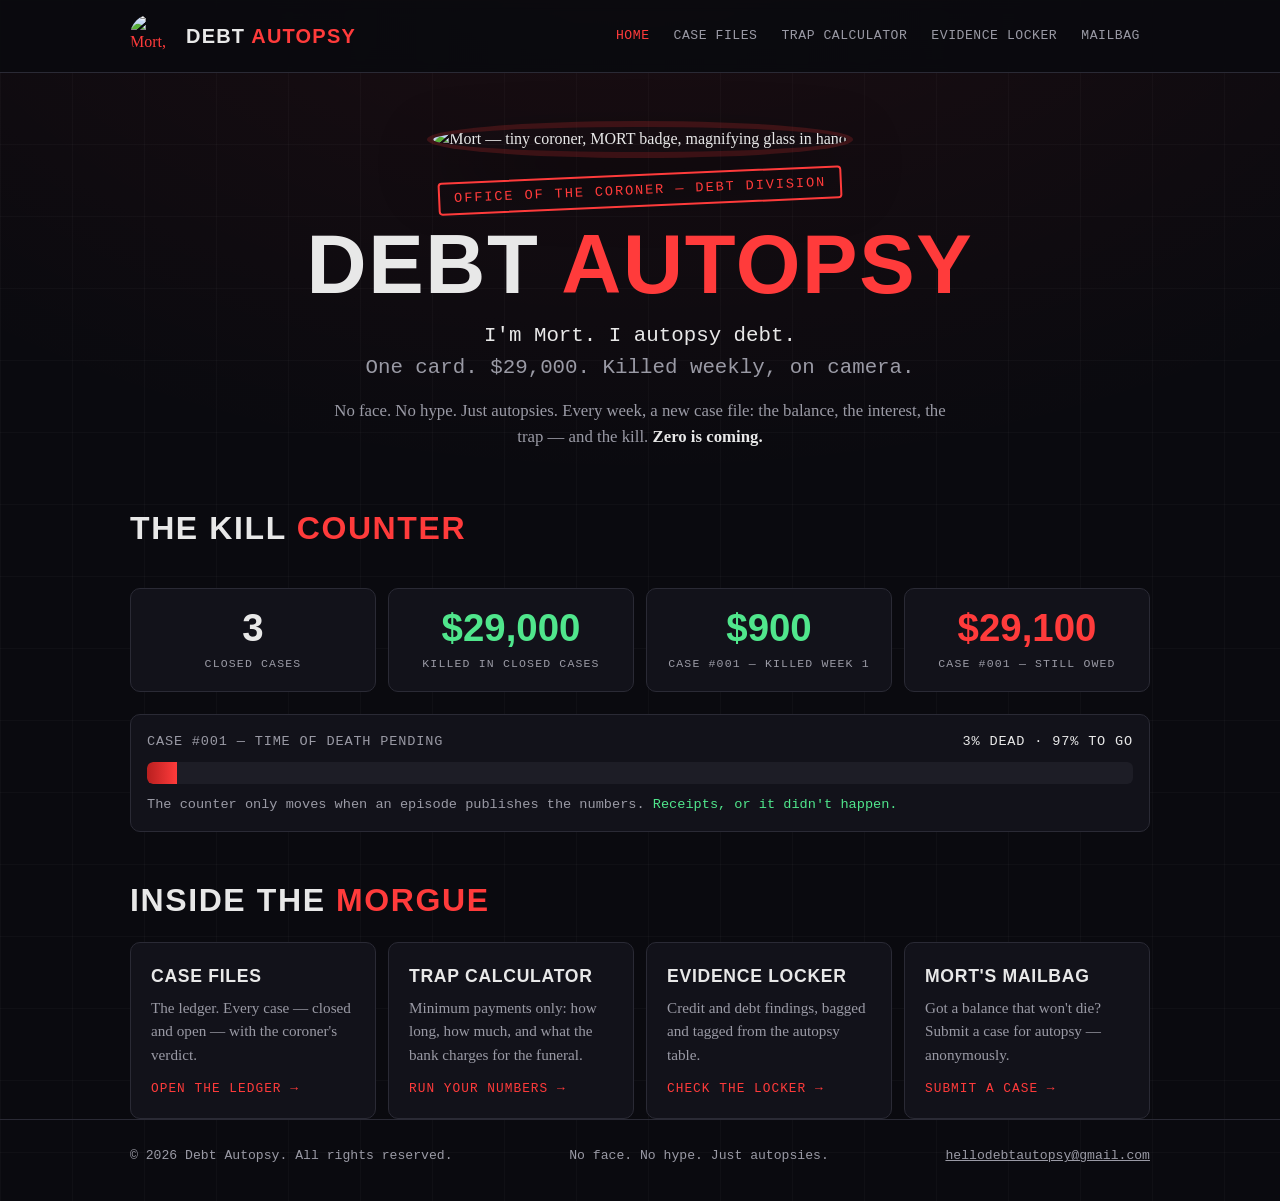
==== index.html @ 93200de4 "Add files via upload" ====
<!DOCTYPE html>
<html lang="en">
<head>
<meta charset="utf-8">
<meta name="viewport" content="width=device-width, initial-scale=1">
<title>Debt Autopsy — No face. No hype. Just autopsies.</title>
<meta name="description" content="I'm Mort. I autopsy debt. One card, $29,000, killed weekly — on camera. Weekly Kill Reports, the Trap Calculator, the Evidence Locker.">
<link rel="icon" type="image/png" href="assets/favicon.png">
<link rel="stylesheet" href="style.css">
</head>
<body>
<header class="site">
  <div class="wrap">
    <a class="brand" href="index.html">
      <img src="assets/mort.png" alt="Mort, the Debt Autopsy coroner">
      <span class="name">Debt <em>Autopsy</em></span>
    </a>
    <nav class="main" aria-label="Main">
      <a href="index.html" aria-current="page">Home</a>
      <a href="cases.html">Case Files</a>
      <a href="calculator.html">Trap Calculator</a>
      <a href="evidence.html">Evidence Locker</a>
      <a href="mailbag.html">Mailbag</a>
    </nav>
  </div>
</header>

<main class="wrap">
  <section class="hero">
    <img class="mort" src="assets/mort.png" alt="Mort — tiny coroner, MORT badge, magnifying glass in hand">
    <div><span class="stamp">Office of the Coroner — Debt Division</span></div>
    <h1 class="title">Debt <span class="red">Autopsy</span></h1>
    <p class="tagline">I'm Mort. I autopsy debt.<br>
    <span class="dim">One card. $29,000. Killed weekly, on camera.</span></p>
    <p class="lede">No face. No hype. Just autopsies. Every week, a new case file:
    the balance, the interest, the trap — and the kill. <strong>Zero is coming.</strong></p>
  </section>

  <h2 class="section">The Kill <span class="red">Counter</span></h2>
  <section class="counter" aria-label="Kill counter">
    <div class="stat"><div class="num">3</div><div class="lbl">Closed cases</div></div>
    <div class="stat"><div class="num green">$29,000</div><div class="lbl">Killed in closed cases</div></div>
    <div class="stat"><div class="num green">$900</div><div class="lbl">Case #001 — killed week 1</div></div>
    <div class="stat"><div class="num red">$29,100</div><div class="lbl">Case #001 — still owed</div></div>
  </section>
  <div class="progress-shell">
    <div class="progress-head"><span>Case #001 — time of death pending</span><b>3% DEAD · 97% TO GO</b></div>
    <div class="bar" role="img" aria-label="Progress bar: 3 percent of Case 001 paid off"><div></div></div>
    <p class="progress-note">The counter only moves when an episode publishes the numbers. <span class="green">Receipts, or it didn't happen.</span></p>
  </div>

  <h2 class="section">Inside the <span class="red">Morgue</span></h2>
  <div class="tiles">
    <a class="tile" href="cases.html">
      <h3>Case Files</h3>
      <p>The ledger. Every case — closed and open — with the coroner's verdict.</p>
      <span class="go">Open the ledger →</span>
    </a>
    <a class="tile" href="calculator.html">
      <h3>Trap Calculator</h3>
      <p>Minimum payments only: how long, how much, and what the bank charges for the funeral.</p>
      <span class="go">Run your numbers →</span>
    </a>
    <a class="tile" href="evidence.html">
      <h3>Evidence Locker</h3>
      <p>Credit and debt findings, bagged and tagged from the autopsy table.</p>
      <span class="go">Check the locker →</span>
    </a>
    <a class="tile" href="mailbag.html">
      <h3>Mort's Mailbag</h3>
      <p>Got a balance that won't die? Submit a case for autopsy — anonymously.</p>
      <span class="go">Submit a case →</span>
    </a>
  </div>
</main>

<footer class="site">
  <div class="wrap">
    <span>© 2026 Debt Autopsy. All rights reserved.</span>
    <span>No face. No hype. Just autopsies.</span>
    <span><a href="mailbag.html">hellodebtautopsy@gmail.com</a></span>
  </div>
</footer>
</body>
</html>
---- style.css ----
/* Debt Autopsy — hub styles. Forensic red system. No trackers, no external requests. */
@font-face {
  font-family: "Oswald";
  src: url("assets/oswald-bold.ttf") format("truetype");
  font-weight: 700;
  font-display: swap;
}
@font-face {
  font-family: "Special Elite";
  src: url("assets/special-elite.ttf") format("truetype");
  font-display: swap;
}
:root {
  --bg: #0a0a0f;
  --panel: #12121a;
  --panel2: #17171f;
  --red: #ff3b3b;
  --bone: #e8e8e8;
  --green: #50e68c;
  --dim: #9a9aa5;
  --line: #2a2a35;
}
* { box-sizing: border-box; margin: 0; padding: 0; }
html { -webkit-text-size-adjust: 100%; }
body {
  background: var(--bg);
  background-image:
    radial-gradient(ellipse 80% 50% at 50% -10%, rgba(255,59,59,.08), transparent),
    linear-gradient(rgba(255,255,255,.022) 1px, transparent 1px),
    linear-gradient(90deg, rgba(255,255,255,.022) 1px, transparent 1px);
  background-size: auto, 72px 72px, 72px 72px;
  color: var(--bone);
  font-family: Georgia, "Times New Roman", serif;
  line-height: 1.55;
  min-height: 100vh;
  display: flex;
  flex-direction: column;
}
a { color: var(--red); }
.wrap { width: 100%; max-width: 1060px; margin: 0 auto; padding: 0 20px; }

/* header */
header.site {
  border-bottom: 1px solid var(--line);
  padding: 14px 0;
  position: sticky; top: 0; z-index: 10;
  background: rgba(10,10,15,.92);
  backdrop-filter: blur(6px);
}
header.site .wrap { display: flex; align-items: center; gap: 14px; flex-wrap: wrap; }
.brand { display: flex; align-items: center; gap: 12px; text-decoration: none; }
.brand img { width: 44px; height: 44px; border-radius: 50%; }
.brand .name {
  font-family: "Oswald", sans-serif; font-weight: 700; letter-spacing: .06em;
  color: var(--bone); font-size: 1.25rem; text-transform: uppercase;
}
.brand .name em { color: var(--red); font-style: normal; }
nav.main { margin-left: auto; display: flex; gap: 4px; flex-wrap: wrap; }
nav.main a {
  font-family: "Special Elite", monospace; font-size: .82rem; letter-spacing: .04em;
  color: var(--dim); text-decoration: none; padding: 8px 10px; border-radius: 6px;
  text-transform: uppercase;
}
nav.main a:hover, nav.main a:focus { color: var(--bone); background: var(--panel); }
nav.main a[aria-current="page"] { color: var(--red); }

/* hero */
.hero { text-align: center; padding: 54px 0 10px; }
.hero img.mort {
  width: min(280px, 62vw); height: auto; border-radius: 50%;
  box-shadow: 0 0 0 6px rgba(255,59,59,.18), 0 24px 60px rgba(0,0,0,.6);
}
.stamp {
  display: inline-block; font-family: "Special Elite", monospace; color: var(--red);
  border: 2px solid var(--red); padding: 4px 14px; border-radius: 4px;
  transform: rotate(-2.5deg); letter-spacing: .14em; font-size: .85rem;
  text-transform: uppercase; margin: 22px 0 6px;
}
h1.title {
  font-family: "Oswald", sans-serif; font-weight: 700; text-transform: uppercase;
  font-size: clamp(2.6rem, 9vw, 5.2rem); line-height: 1.02; letter-spacing: .02em;
  margin: 10px 0 4px;
}
h1.title .red { color: var(--red); }
.tagline {
  font-family: "Special Elite", monospace; color: var(--bone);
  font-size: clamp(1rem, 3.4vw, 1.3rem); margin-top: 12px;
}
.tagline .dim { color: var(--dim); }
h2.section {
  font-family: "Oswald", sans-serif; text-transform: uppercase; letter-spacing: .05em;
  font-size: clamp(1.4rem, 4.5vw, 2rem); margin: 44px 0 14px;
}
h2.section .red { color: var(--red); }
p.lede { max-width: 640px; margin: 14px auto 0; color: var(--dim); font-size: 1.05rem; }
p.body { max-width: 680px; color: var(--dim); margin-bottom: 14px; }
p.body strong, .lede strong { color: var(--bone); }
main { flex: 1; padding-bottom: 60px; }

/* kill counter */
.counter {
  display: grid; grid-template-columns: repeat(auto-fit, minmax(150px, 1fr));
  gap: 12px; margin: 34px 0 8px;
}
.stat {
  background: var(--panel); border: 1px solid var(--line); border-radius: 10px;
  padding: 18px 14px; text-align: center;
}
.stat .num {
  font-family: "Oswald", sans-serif; font-weight: 700;
  font-size: clamp(1.7rem, 5.5vw, 2.4rem); line-height: 1.1; color: var(--bone);
}
.stat .num.red { color: var(--red); }
.stat .num.green { color: var(--green); }
.stat .lbl {
  font-family: "Special Elite", monospace; font-size: .72rem; letter-spacing: .1em;
  color: var(--dim); text-transform: uppercase; margin-top: 6px;
}
.progress-shell {
  margin: 22px 0 6px; background: var(--panel); border: 1px solid var(--line);
  border-radius: 10px; padding: 16px;
}
.progress-head {
  display: flex; justify-content: space-between; gap: 10px; flex-wrap: wrap;
  font-family: "Special Elite", monospace; font-size: .85rem; color: var(--dim);
  text-transform: uppercase; letter-spacing: .06em; margin-bottom: 10px;
}
.progress-head b { color: var(--bone); font-weight: normal; }
.bar { height: 22px; background: #1d1d26; border-radius: 6px; overflow: hidden; }
.bar > div {
  height: 100%; width: 3%;
  background: linear-gradient(90deg, #b81f1f, var(--red));
  border-radius: 6px 0 0 6px;
}
.progress-note { font-family: "Special Elite", monospace; color: var(--dim); font-size: .85rem; margin-top: 10px; }
.progress-note .green { color: var(--green); }

/* cards / nav tiles */
.tiles { display: grid; grid-template-columns: repeat(auto-fit, minmax(220px, 1fr)); gap: 12px; margin-top: 16px; }
.tile {
  display: block; background: var(--panel); border: 1px solid var(--line); border-radius: 10px;
  padding: 20px; text-decoration: none;
}
.tile:hover, .tile:focus { border-color: var(--red); }
.tile h3 { font-family: "Oswald", sans-serif; text-transform: uppercase; color: var(--bone); font-size: 1.1rem; letter-spacing: .04em; }
.tile p { color: var(--dim); font-size: .95rem; margin-top: 6px; }
.tile .go { font-family: "Special Elite", monospace; color: var(--red); font-size: .8rem; text-transform: uppercase; letter-spacing: .08em; display: block; margin-top: 12px; }

/* ledger table */
table.ledger { width: 100%; border-collapse: collapse; margin-top: 8px; font-size: .98rem; }
table.ledger th, table.ledger td { text-align: left; padding: 14px 12px; border-bottom: 1px solid var(--line); vertical-align: top; }
table.ledger th {
  font-family: "Special Elite", monospace; font-weight: normal; color: var(--dim);
  text-transform: uppercase; letter-spacing: .08em; font-size: .75rem;
}
table.ledger td.case { font-family: "Special Elite", monospace; color: var(--bone); white-space: nowrap; }
table.ledger td.amt { font-family: "Oswald", sans-serif; font-size: 1.15rem; white-space: nowrap; }
table.ledger td.verdict { color: var(--dim); font-style: italic; }
.pill {
  display: inline-block; font-family: "Special Elite", monospace; font-size: .72rem;
  letter-spacing: .1em; padding: 4px 10px; border-radius: 999px; text-transform: uppercase; white-space: nowrap;
}
.pill.closed { color: var(--green); border: 1.5px solid var(--green); }
.pill.open { color: var(--red); border: 1.5px solid var(--red); transform: rotate(-1.5deg); }
@media (max-width: 640px) {
  table.ledger, table.ledger tbody, table.ledger tr, table.ledger td { display: block; width: 100%; }
  table.ledger thead { display: none; }
  table.ledger tr { border: 1px solid var(--line); border-radius: 10px; margin-bottom: 12px; background: var(--panel); padding: 6px 2px; }
  table.ledger td { border-bottom: none; padding: 6px 14px; }
}

/* calculator */
.calc {
  background: var(--panel); border: 1px solid var(--line); border-radius: 12px;
  padding: 24px; margin-top: 18px;
}
.calc label {
  display: block; font-family: "Special Elite", monospace; font-size: .8rem;
  text-transform: uppercase; letter-spacing: .08em; color: var(--dim); margin: 16px 0 6px;
}
.calc label:first-child { margin-top: 0; }
.calc input[type="number"], .calc select {
  width: 100%; background: var(--bg); border: 1px solid var(--line); border-radius: 8px;
  color: var(--bone); font-family: "Oswald", sans-serif; font-size: 1.3rem; padding: 10px 12px;
}
.calc input:focus, .calc select:focus { outline: 2px solid var(--red); outline-offset: 1px; }
.radio-row { display: flex; gap: 10px; flex-wrap: wrap; }
.radio-row label {
  margin: 0; flex: 1; min-width: 140px; text-align: center; cursor: pointer;
  border: 1px solid var(--line); border-radius: 8px; padding: 10px; color: var(--dim);
}
.radio-row input { accent-color: var(--red); margin-right: 6px; }
.radio-row label:has(input:checked) { border-color: var(--red); color: var(--bone); }
button.run, a.btn {
  display: inline-block; margin-top: 22px; background: var(--red); color: #fff; border: none;
  font-family: "Oswald", sans-serif; font-weight: 700; text-transform: uppercase; letter-spacing: .06em;
  font-size: 1.05rem; padding: 13px 26px; border-radius: 8px; cursor: pointer; text-decoration: none;
}
button.run:hover, a.btn:hover { background: #e02e2e; }
.results { display: none; margin-top: 26px; border-top: 1px dashed var(--line); padding-top: 20px; }
.results.show { display: block; }
.results .grid { display: grid; grid-template-columns: repeat(auto-fit, minmax(150px, 1fr)); gap: 12px; }
.mort-verdict {
  margin-top: 20px; font-family: "Special Elite", monospace; font-size: 1.05rem;
  color: var(--bone); border-left: 4px solid var(--red); padding: 10px 14px; background: var(--panel2);
}
.mort-verdict .who { color: var(--red); text-transform: uppercase; letter-spacing: .08em; font-size: .78rem; display: block; margin-bottom: 4px; }
.fineprint { color: var(--dim); font-size: .85rem; margin-top: 16px; max-width: 680px; }

/* footer */
footer.site {
  border-top: 1px solid var(--line); padding: 26px 0 34px;
  font-family: "Special Elite", monospace; color: var(--dim); font-size: .82rem;
}
footer.site .wrap { display: flex; gap: 14px; flex-wrap: wrap; justify-content: space-between; }
footer.site a { color: var(--dim); }
footer.site a:hover { color: var(--red); }
.empty-note {
  border: 1.5px dashed var(--line); border-radius: 10px; padding: 28px; text-align: center;
  color: var(--dim); font-family: "Special Elite", monospace; margin-top: 16px;
}
.empty-note .big { color: var(--bone); font-size: 1.05rem; display: block; margin-bottom: 6px; }
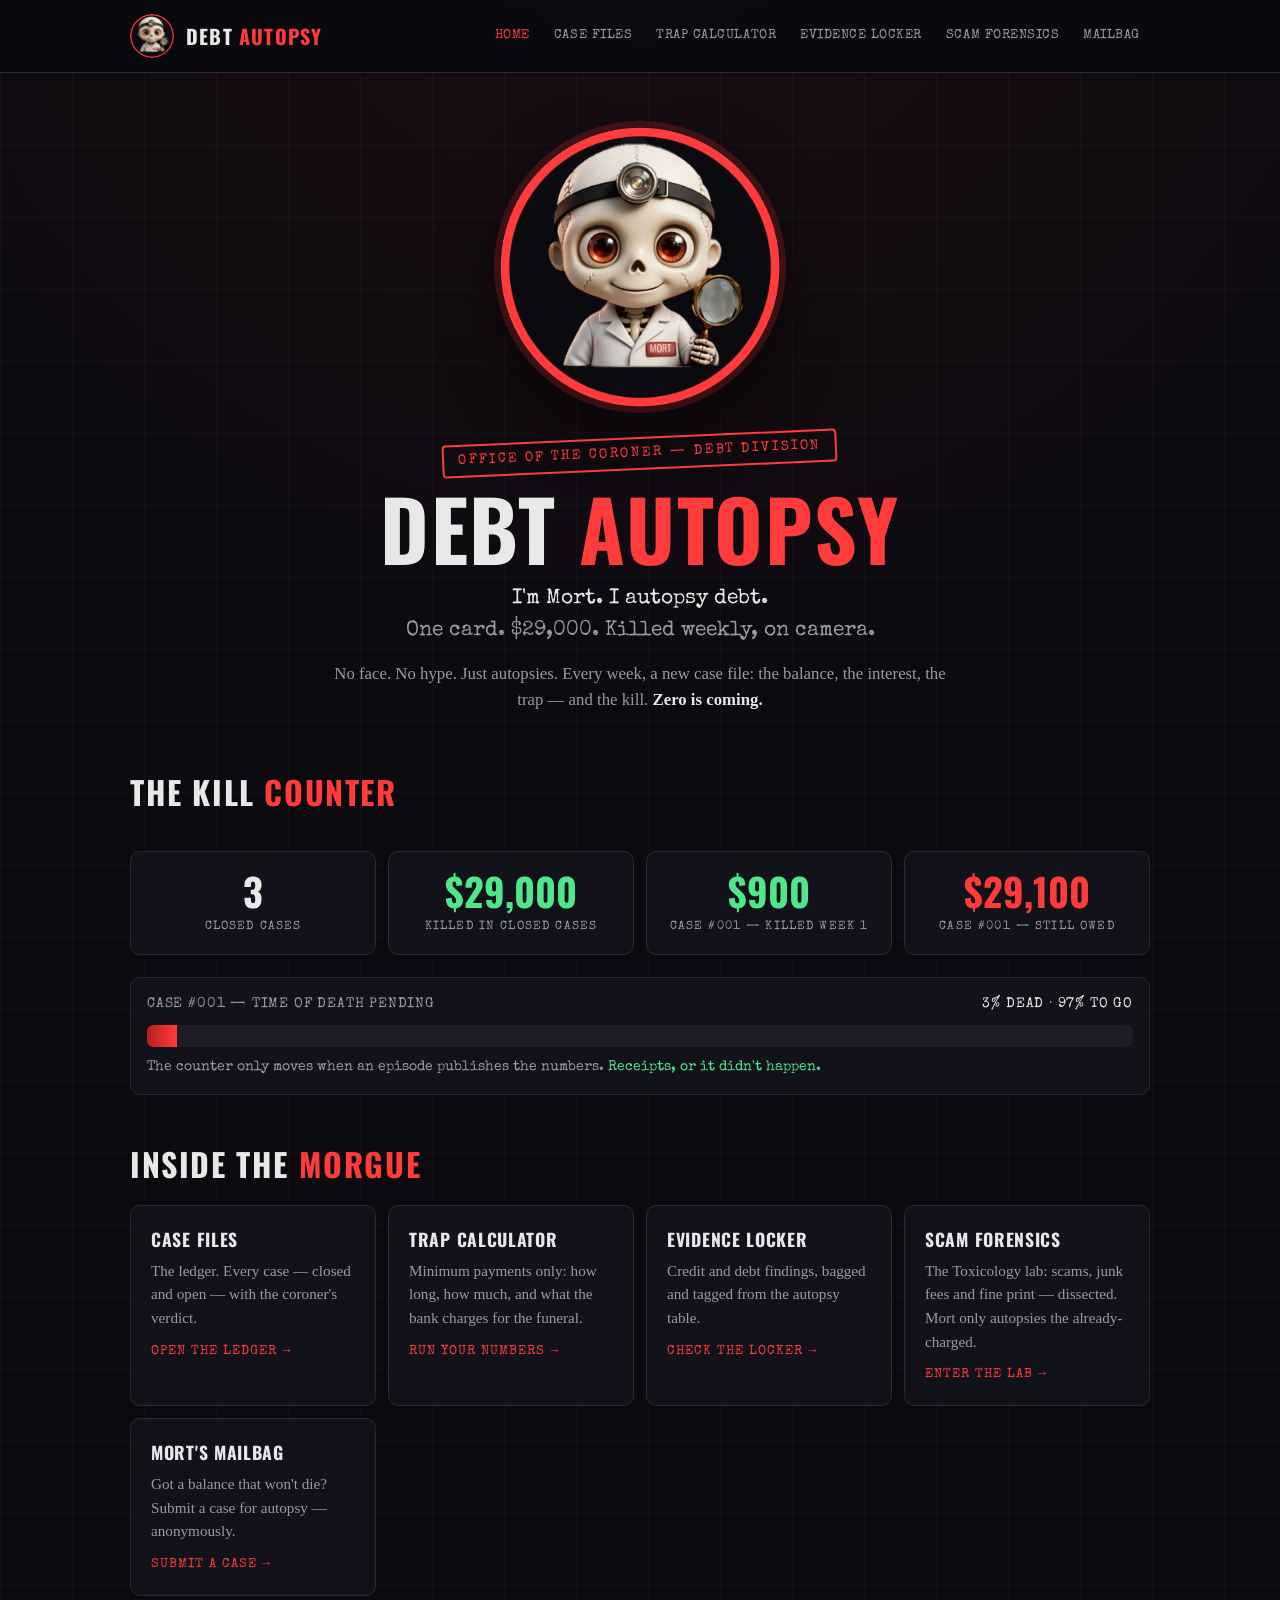
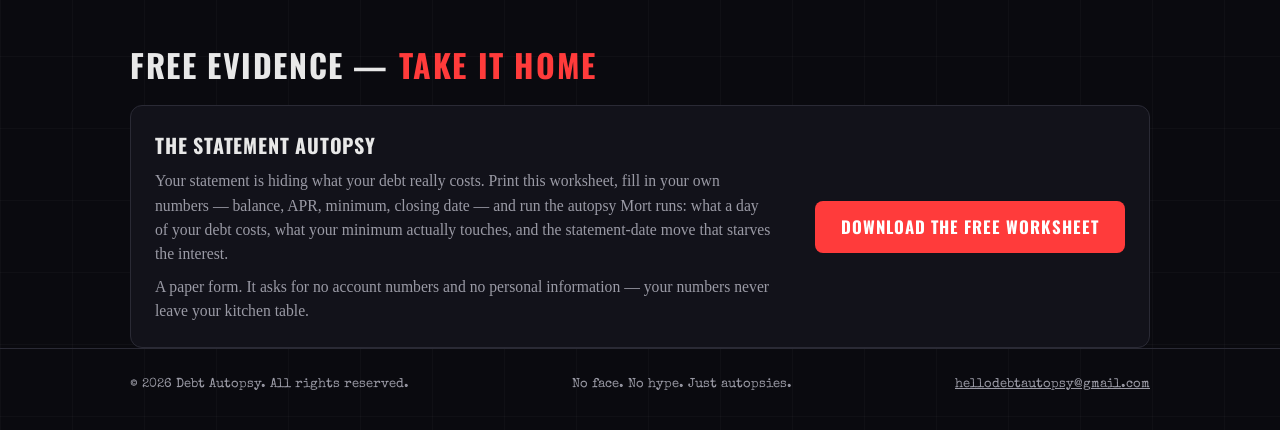
==== commit fd0a0e7e: "Hub v2: canon-driven Kill Report, Evidence Locker index, Scam Forensics page" ====
--- a/index.html
+++ b/index.html
@@ -20,6 +20,7 @@
       <a href="cases.html">Case Files</a>
       <a href="calculator.html">Trap Calculator</a>
       <a href="evidence.html">Evidence Locker</a>
+      <a href="scam-forensics.html">Scam Forensics</a>
       <a href="mailbag.html">Mailbag</a>
     </nav>
   </div>
@@ -38,14 +39,14 @@
 
   <h2 class="section">The Kill <span class="red">Counter</span></h2>
   <section class="counter" aria-label="Kill counter">
-    <div class="stat"><div class="num">3</div><div class="lbl">Closed cases</div></div>
-    <div class="stat"><div class="num green">$29,000</div><div class="lbl">Killed in closed cases</div></div>
-    <div class="stat"><div class="num green">$900</div><div class="lbl">Case #001 — killed week 1</div></div>
-    <div class="stat"><div class="num red">$29,100</div><div class="lbl">Case #001 — still owed</div></div>
+    <div class="stat"><div class="num" data-canon="closedCases">3</div><div class="lbl">Closed cases</div></div>
+    <div class="stat"><div class="num green" data-canon-money="killedClosedCases">$29,000</div><div class="lbl">Killed in closed cases</div></div>
+    <div class="stat"><div class="num green" data-canon-money="killedWeek1">$900</div><div class="lbl">Case #001 — killed week 1</div></div>
+    <div class="stat"><div class="num red" data-canon-money="stillOwed">$29,100</div><div class="lbl">Case #001 — still owed</div></div>
   </section>
   <div class="progress-shell">
-    <div class="progress-head"><span>Case #001 — time of death pending</span><b>3% DEAD · 97% TO GO</b></div>
-    <div class="bar" role="img" aria-label="Progress bar: 3 percent of Case 001 paid off"><div></div></div>
+    <div class="progress-head"><span>Case #001 — time of death pending</span><b data-canon="percentLine">3% DEAD · 97% TO GO</b></div>
+    <div class="bar" role="img" aria-label="Progress bar: 3 percent of Case 001 paid off"><div data-canon-bar style="width:3%"></div></div>
     <p class="progress-note">The counter only moves when an episode publishes the numbers. <span class="green">Receipts, or it didn't happen.</span></p>
   </div>
 
@@ -66,12 +67,31 @@
       <p>Credit and debt findings, bagged and tagged from the autopsy table.</p>
       <span class="go">Check the locker →</span>
     </a>
+    <a class="tile" href="scam-forensics.html">
+      <h3>Scam Forensics</h3>
+      <p>The Toxicology lab: scams, junk fees and fine print — dissected. Mort only autopsies the already-charged.</p>
+      <span class="go">Enter the lab →</span>
+    </a>
     <a class="tile" href="mailbag.html">
       <h3>Mort's Mailbag</h3>
       <p>Got a balance that won't die? Submit a case for autopsy — anonymously.</p>
       <span class="go">Submit a case →</span>
     </a>
   </div>
+
+  <h2 class="section">Free Evidence — <span class="red">Take It Home</span></h2>
+  <section class="worksheet">
+    <div>
+      <h3>The Statement Autopsy</h3>
+      <p>Your statement is hiding what your debt really costs. Print this worksheet,
+      fill in your own numbers — balance, APR, minimum, closing date — and run the autopsy
+      Mort runs: what a day of your debt costs, what your minimum actually touches,
+      and the statement-date move that starves the interest.</p>
+      <p class="fineprint">A paper form. It asks for no account numbers and no personal
+      information — your numbers never leave your kitchen table.</p>
+    </div>
+    <a class="btn" href="files/statement-autopsy-worksheet.pdf" download>Download the free worksheet</a>
+  </section>
 </main>
 
 <footer class="site">
@@ -81,5 +101,34 @@
     <span><a href="mailbag.html">hellodebtautopsy@gmail.com</a></span>
   </div>
 </footer>
+<script>
+// Kill Report renders from canon.json — the single source of public figures.
+// The values in the markup above are the fallback if this file can't load.
+fetch("canon.json")
+  .then(function (r) { return r.ok ? r.json() : null; })
+  .then(function (c) {
+    if (!c) return;
+    var money = function (n) { return "$" + Number(n).toLocaleString("en-US"); };
+    document.querySelectorAll("[data-canon]").forEach(function (el) {
+      var key = el.getAttribute("data-canon");
+      if (key === "percentLine") {
+        el.textContent = c.percentDead + "% DEAD · " + c.percentToGo + "% TO GO";
+      } else if (c[key] !== undefined) {
+        el.textContent = c[key];
+      }
+    });
+    document.querySelectorAll("[data-canon-money]").forEach(function (el) {
+      var key = el.getAttribute("data-canon-money");
+      if (c[key] !== undefined) el.textContent = money(c[key]);
+    });
+    document.querySelectorAll("[data-canon-bar]").forEach(function (el) {
+      el.style.width = c.percentDead + "%";
+      var bar = el.closest(".bar");
+      if (bar) bar.setAttribute("aria-label",
+        "Progress bar: " + c.percentDead + " percent of Case 001 paid off");
+    });
+  })
+  .catch(function () { /* fallback values already in the markup */ });
+</script>
 </body>
 </html>
--- a/style.css
+++ b/style.css
@@ -220,3 +220,46 @@
   color: var(--dim); font-family: "Special Elite", monospace; margin-top: 16px;
 }
 .empty-note .big { color: var(--bone); font-size: 1.05rem; display: block; margin-bottom: 6px; }
+
+/* filed pill (evidence / lab entries not yet aired) */
+.pill.filed { color: var(--dim); border: 1.5px solid var(--dim); }
+
+/* exhibit cards (Evidence Locker + Scam Forensics) */
+.exhibits { display: grid; grid-template-columns: repeat(auto-fit, minmax(280px, 1fr)); gap: 12px; margin-top: 16px; }
+.exhibit {
+  background: var(--panel); border: 1px solid var(--line); border-radius: 10px; padding: 20px;
+}
+.exhibit-head { display: flex; justify-content: space-between; align-items: center; gap: 10px; flex-wrap: wrap; }
+.exhibit .no {
+  font-family: "Special Elite", monospace; color: var(--red); font-size: .8rem;
+  letter-spacing: .1em; text-transform: uppercase;
+}
+.exhibit h3 { font-family: "Oswald", sans-serif; text-transform: uppercase; color: var(--bone); font-size: 1.2rem; letter-spacing: .04em; margin-top: 10px; }
+.exhibit .finding { color: var(--dim); font-size: .95rem; margin-top: 8px; }
+.exhibit .finding strong { color: var(--bone); }
+.exhibit .mortline {
+  margin-top: 14px; font-family: "Special Elite", monospace; font-size: .92rem; color: var(--bone);
+  border-left: 4px solid var(--red); padding: 8px 12px; background: var(--panel2);
+}
+.exhibit .mortline .who { color: var(--red); text-transform: uppercase; letter-spacing: .08em; font-size: .72rem; display: block; margin-bottom: 2px; }
+
+/* lab rule callout (Scam Forensics guardrail) */
+.lab-rule {
+  border: 1.5px solid var(--red); border-radius: 10px; padding: 20px 22px; margin-top: 18px;
+  color: var(--dim); background: rgba(255,59,59,.05); font-size: .98rem;
+}
+.lab-rule .big {
+  display: block; font-family: "Oswald", sans-serif; text-transform: uppercase; letter-spacing: .06em;
+  color: var(--bone); font-size: 1.05rem; margin-bottom: 6px;
+}
+
+/* worksheet download panel */
+.worksheet {
+  display: flex; gap: 22px; align-items: center; justify-content: space-between; flex-wrap: wrap;
+  background: var(--panel); border: 1px solid var(--line); border-radius: 12px; padding: 24px; margin-top: 16px;
+}
+.worksheet > div { flex: 1 1 320px; }
+.worksheet h3 { font-family: "Oswald", sans-serif; text-transform: uppercase; letter-spacing: .04em; color: var(--bone); font-size: 1.25rem; }
+.worksheet p { color: var(--dim); font-size: .98rem; margin-top: 8px; max-width: 620px; }
+.worksheet p strong { color: var(--bone); }
+.worksheet .btn { margin-top: 0; white-space: nowrap; }
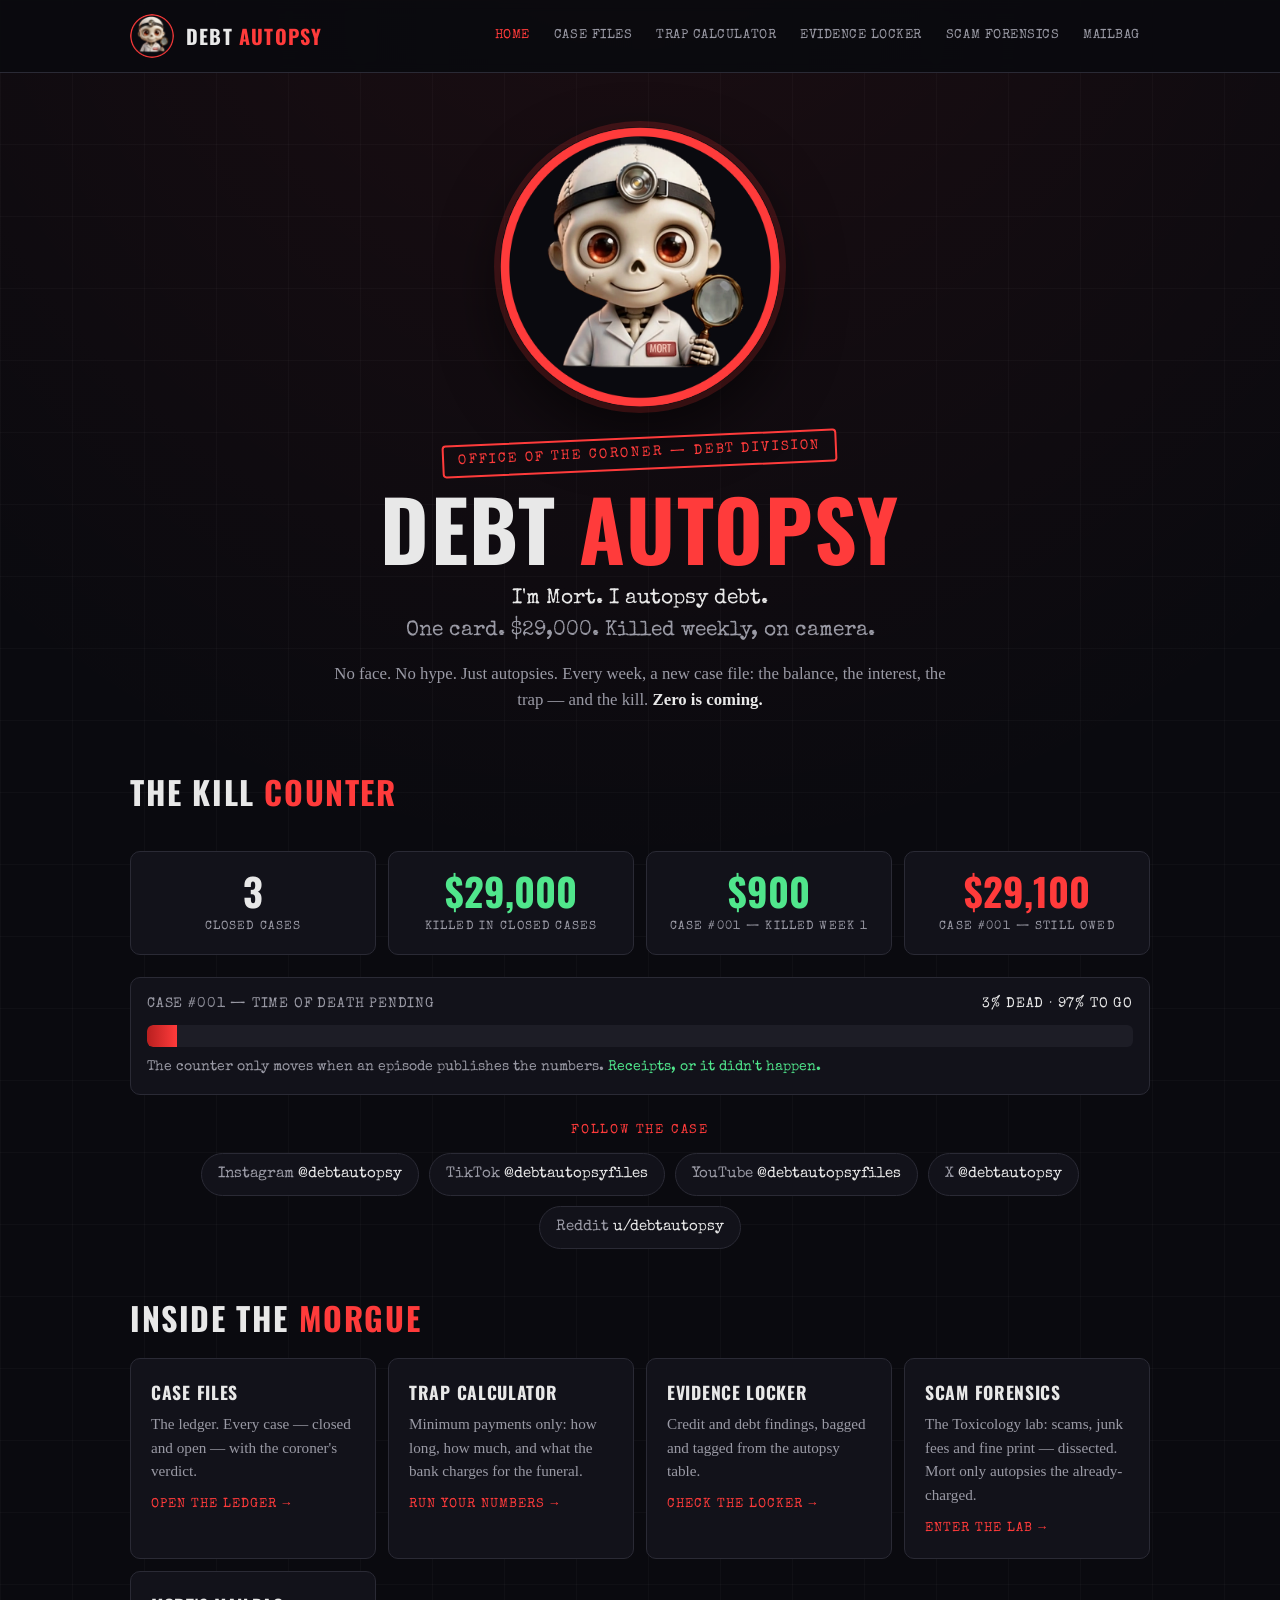
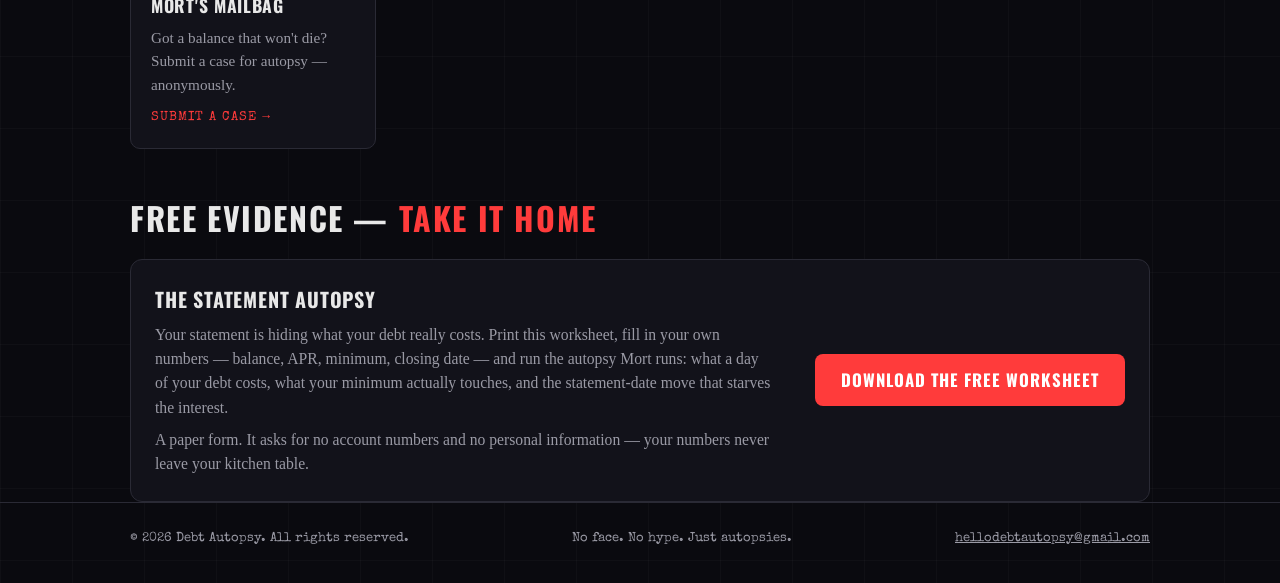
==== commit 3b978f76: "Add Follow the case socials row under the Kill Counter (Instagram, TikTok, YouTube, X, Reddit)" ====
--- a/index.html
+++ b/index.html
@@ -49,6 +49,17 @@
     <div class="bar" role="img" aria-label="Progress bar: 3 percent of Case 001 paid off"><div data-canon-bar style="width:3%"></div></div>
     <p class="progress-note">The counter only moves when an episode publishes the numbers. <span class="green">Receipts, or it didn't happen.</span></p>
   </div>
+
+  <section class="socials" aria-label="Follow Debt Autopsy">
+    <span class="lbl">Follow the case</span>
+    <div class="row">
+      <a href="https://www.instagram.com/debtautopsy" target="_blank" rel="noopener"><span class="plat">Instagram</span> @debtautopsy</a>
+      <a href="https://www.tiktok.com/@debtautopsyfiles" target="_blank" rel="noopener"><span class="plat">TikTok</span> @debtautopsyfiles</a>
+      <a href="https://www.youtube.com/@debtautopsyfiles" target="_blank" rel="noopener"><span class="plat">YouTube</span> @debtautopsyfiles</a>
+      <a href="https://x.com/debtautopsy" target="_blank" rel="noopener"><span class="plat">X</span> @debtautopsy</a>
+      <a href="https://www.reddit.com/user/debtautopsy" target="_blank" rel="noopener"><span class="plat">Reddit</span> u/debtautopsy</a>
+    </div>
+  </section>
 
   <h2 class="section">Inside the <span class="red">Morgue</span></h2>
   <div class="tiles">
--- a/style.css
+++ b/style.css
@@ -263,3 +263,19 @@
 .worksheet p { color: var(--dim); font-size: .98rem; margin-top: 8px; max-width: 620px; }
 .worksheet p strong { color: var(--bone); }
 .worksheet .btn { margin-top: 0; white-space: nowrap; }
+
+/* follow the case — socials row (added Nov 2, 2026, Andrew's approval) */
+.socials { margin-top: 26px; text-align: center; }
+.socials .lbl {
+  font-family: "Special Elite", monospace; color: var(--red); text-transform: uppercase;
+  letter-spacing: .14em; font-size: .8rem; display: block; margin-bottom: 12px;
+}
+.socials .row { display: flex; flex-wrap: wrap; gap: 10px; justify-content: center; }
+.socials a {
+  color: var(--bone); text-decoration: none; background: var(--panel);
+  border: 1px solid var(--line); border-radius: 999px; padding: 9px 16px;
+  font-family: "Special Elite", monospace; font-size: .92rem;
+}
+.socials a:hover, .socials a:focus { border-color: var(--red); color: var(--red); }
+.socials a .plat { color: var(--dim); }
+.socials a:hover .plat, .socials a:focus .plat { color: var(--red); }
